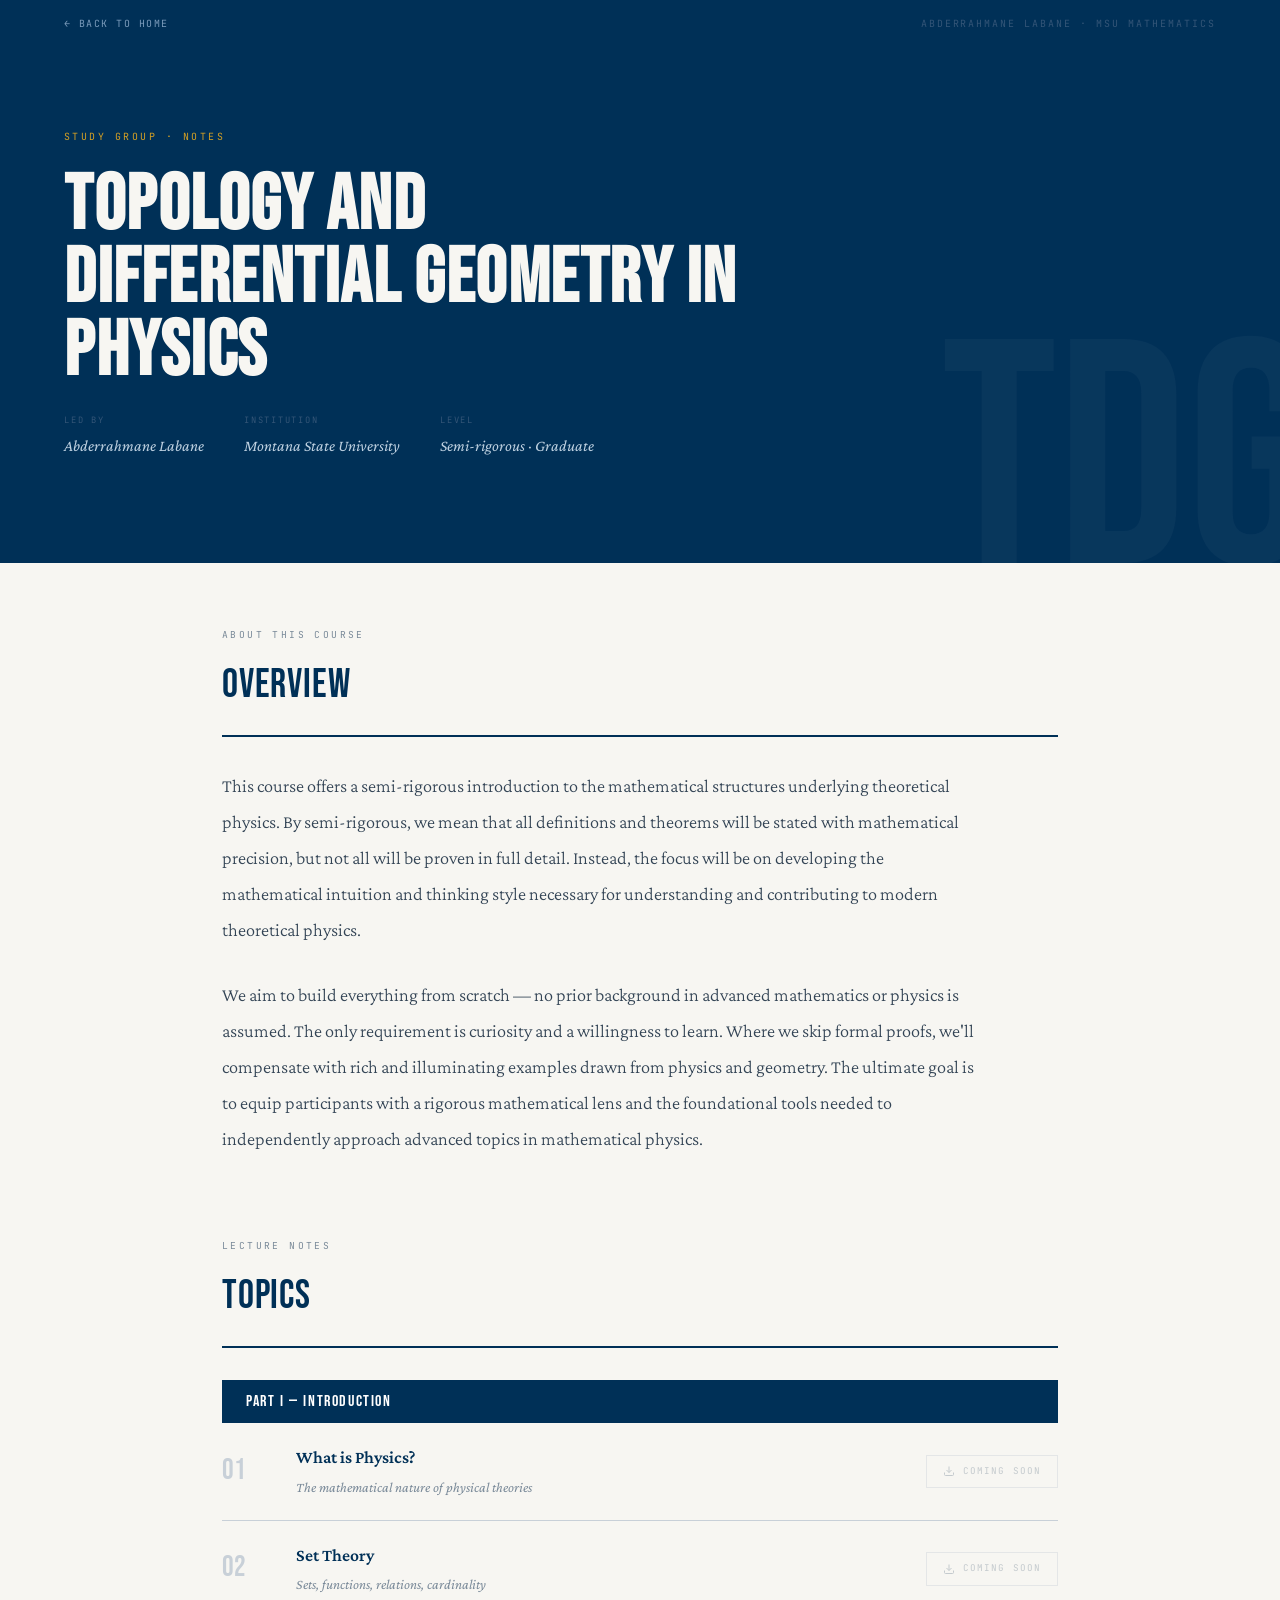
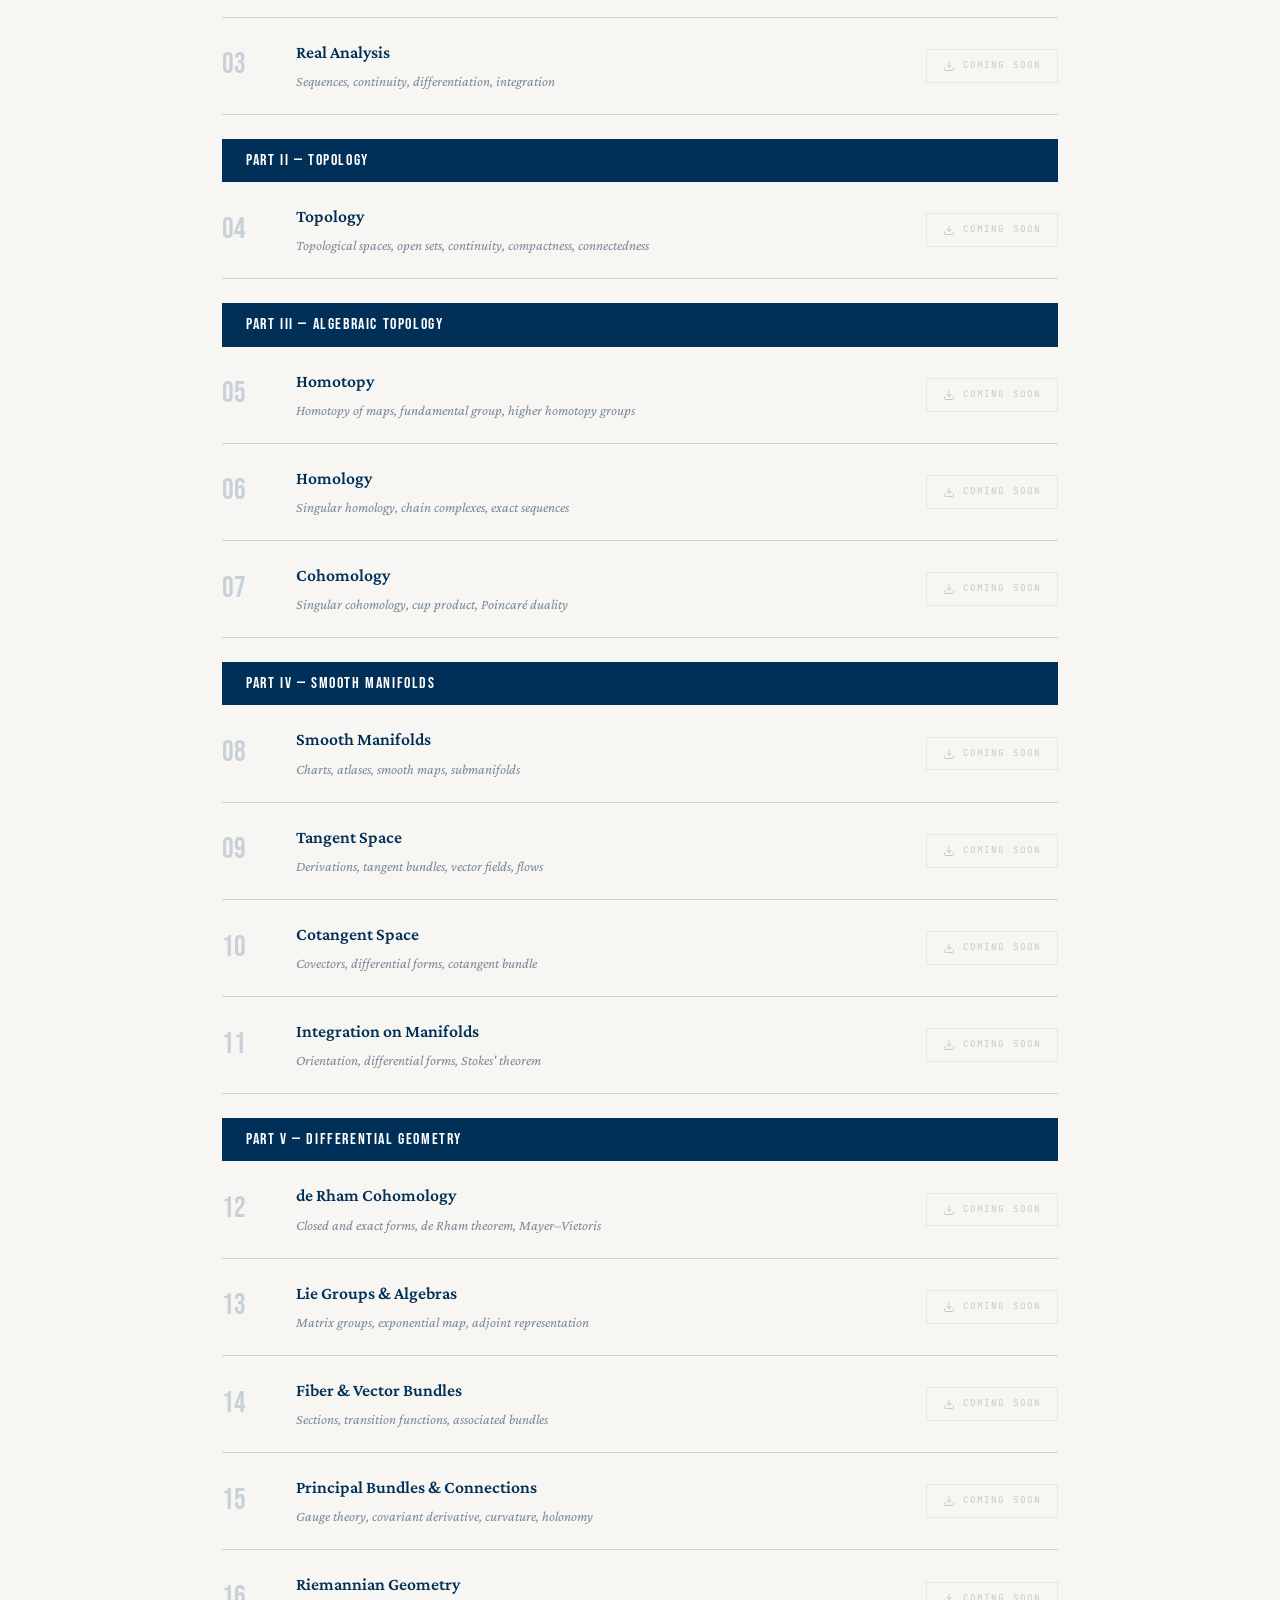
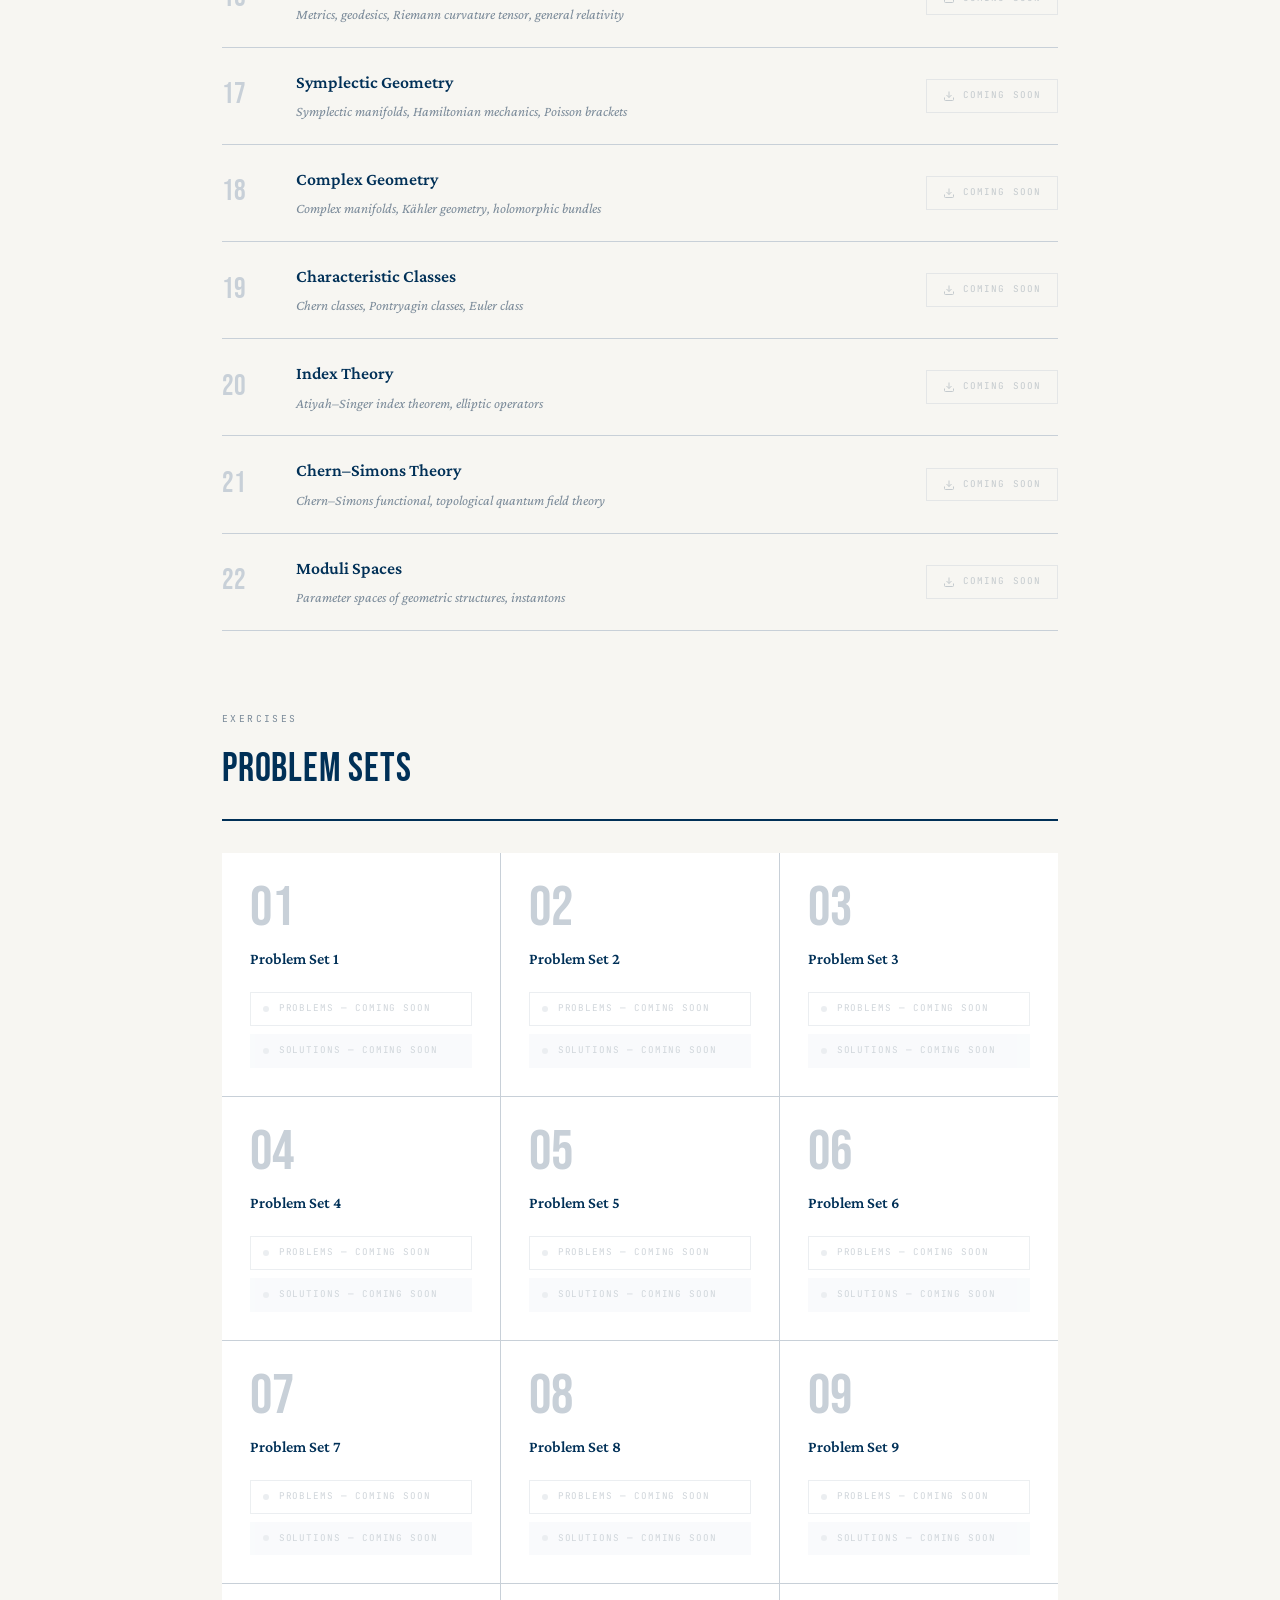
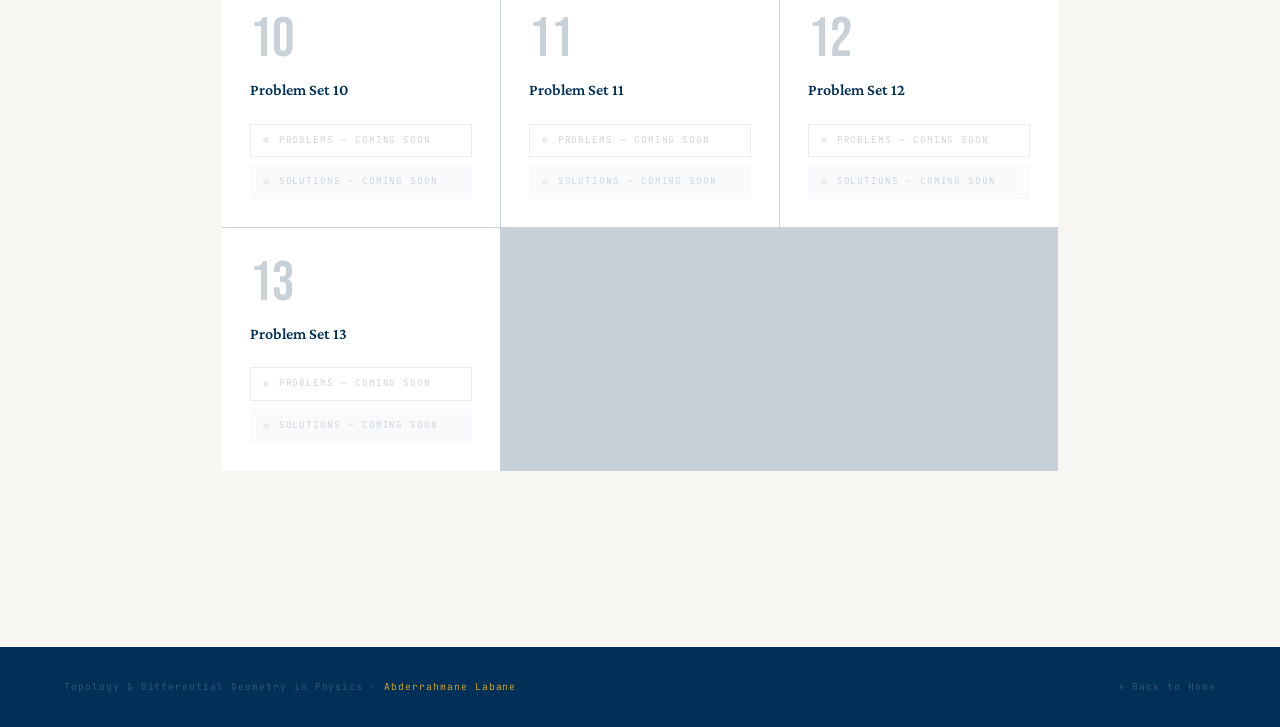
==== topology-notes.html @ 666e68d7 "Create topology-notes.html" ====
<!DOCTYPE html>
<html lang="en">
<head>
  <meta charset="UTF-8" />
  <meta name="viewport" content="width=device-width, initial-scale=1.0"/>
  <title>Topology & Differential Geometry in Physics — Abderrahmane Labane</title>
  <link rel="preconnect" href="https://fonts.googleapis.com">
  <link href="https://fonts.googleapis.com/css2?family=Bebas+Neue&family=Crimson+Pro:ital,wght@0,300;0,400;0,600;1,300;1,400&family=JetBrains+Mono:wght@300;400;500&display=swap" rel="stylesheet">
  <style>
    :root {
      --bg: #F7F6F2;
      --ink: #003057;
      --accent: #D4A024;
      --muted: #7A8A99;
      --border: #C8D0D8;
      --card: #FFFFFF;
      --mono: 'JetBrains Mono', monospace;
      --serif: 'Crimson Pro', Georgia, serif;
      --display: 'Bebas Neue', sans-serif;
    }

    *, *::before, *::after { box-sizing: border-box; margin: 0; padding: 0; }
    html { scroll-behavior: smooth; }

    body {
      background: var(--bg);
      color: var(--ink);
      font-family: var(--serif);
      font-size: 1.1rem;
      line-height: 1.7;
    }

    /* ── TOPBAR ── */
    .topbar {
      background: var(--ink);
      padding: 1rem 4rem;
      display: flex;
      align-items: center;
      justify-content: space-between;
      position: sticky;
      top: 0;
      z-index: 100;
    }

    .topbar-back {
      font-family: var(--mono);
      font-size: 0.62rem;
      letter-spacing: 0.15em;
      text-transform: uppercase;
      text-decoration: none;
      color: #7A9BBB;
      transition: color 0.2s;
    }
    .topbar-back:hover { color: var(--accent); }

    .topbar-title {
      font-family: var(--mono);
      font-size: 0.62rem;
      letter-spacing: 0.2em;
      text-transform: uppercase;
      color: #335577;
    }

    /* ── HERO ── */
    .hero {
      background: var(--ink);
      color: #F7F6F2;
      padding: 5rem 4rem 4rem;
      position: relative;
      overflow: hidden;
    }

    .hero::after {
      content: 'TDG';
      font-family: var(--display);
      font-size: 20rem;
      color: rgba(255,255,255,0.03);
      position: absolute;
      right: -2rem;
      bottom: -4rem;
      line-height: 1;
      pointer-events: none;
    }

    .hero-label {
      font-family: var(--mono);
      font-size: 0.62rem;
      letter-spacing: 0.25em;
      text-transform: uppercase;
      color: var(--accent);
      margin-bottom: 1.5rem;
    }

    .hero h1 {
      font-family: var(--display);
      font-size: clamp(2.5rem, 6vw, 5rem);
      line-height: 0.95;
      letter-spacing: 0.02em;
      margin-bottom: 1.5rem;
      max-width: 700px;
    }

    .hero-meta {
      display: flex;
      gap: 2.5rem;
      margin-bottom: 2.5rem;
      flex-wrap: wrap;
    }

    .hero-meta-item {
      display: flex;
      flex-direction: column;
      gap: 0.25rem;
    }

    .hero-meta-label {
      font-family: var(--mono);
      font-size: 0.55rem;
      letter-spacing: 0.2em;
      text-transform: uppercase;
      color: #335577;
    }

    .hero-meta-value {
      font-size: 1rem;
      color: #BDD0E0;
      font-style: italic;
    }

    /* ── MAIN CONTENT ── */
    .page-content {
      max-width: 900px;
      margin: 0 auto;
      padding: 4rem 2rem 6rem;
    }

    /* ── SECTION HEADERS ── */
    .sec-label {
      font-family: var(--mono);
      font-size: 0.6rem;
      letter-spacing: 0.25em;
      text-transform: uppercase;
      color: var(--muted);
      margin-bottom: 0.5rem;
    }

    .sec-title {
      font-family: var(--display);
      font-size: 2.5rem;
      letter-spacing: 0.02em;
      color: var(--ink);
      margin-bottom: 2rem;
      padding-bottom: 1rem;
      border-bottom: 2px solid var(--ink);
    }

    /* ── DESCRIPTION ── */
    .description-block {
      margin-bottom: 5rem;
    }

    .description-block p {
      font-size: 1.15rem;
      font-weight: 300;
      line-height: 1.95;
      color: #334455;
      max-width: 760px;
    }

    /* ── TOPICS ── */
    .topics-section { margin-bottom: 5rem; }

    .topic-list { list-style: none; }

    .topic-item {
      display: grid;
      grid-template-columns: 50px 1fr auto;
      align-items: center;
      gap: 1.5rem;
      padding: 1.25rem 0;
      border-bottom: 1px solid var(--border);
      transition: background 0.15s;
    }

    .topic-item:first-child { border-top: 1px solid var(--border); }

    .part-label {
      font-family: var(--display);
      font-size: 1rem;
      letter-spacing: 0.1em;
      color: var(--card);
      background: var(--ink);
      padding: 0.5rem 1.5rem;
      margin-top: 1.5rem;
      display: block;
    }

    .topic-num {
      font-family: var(--display);
      font-size: 1.8rem;
      color: var(--border);
      line-height: 1;
    }

    .topic-name {
      font-size: 1.1rem;
      font-weight: 600;
      color: var(--ink);
    }

    .topic-sub {
      font-size: 0.88rem;
      color: var(--muted);
      font-style: italic;
      margin-top: 0.15rem;
    }

    .download-btn {
      display: inline-flex;
      align-items: center;
      gap: 0.5rem;
      font-family: var(--mono);
      font-size: 0.58rem;
      letter-spacing: 0.12em;
      text-transform: uppercase;
      text-decoration: none;
      padding: 0.5rem 1rem;
      border: 1px solid var(--border);
      color: var(--muted);
      white-space: nowrap;
      transition: all 0.2s;
      cursor: pointer;
    }

    .download-btn:hover {
      border-color: var(--accent);
      color: var(--accent);
    }

    .download-btn.coming-soon {
      opacity: 0.4;
      cursor: default;
      pointer-events: none;
    }

    /* ── PROBLEM SETS ── */
    .psets-section { margin-bottom: 5rem; }

    .pset-grid {
      display: grid;
      grid-template-columns: repeat(auto-fill, minmax(260px, 1fr));
      gap: 1px;
      background: var(--border);
    }

    .pset-card {
      background: var(--card);
      padding: 1.75rem;
      position: relative;
    }

    .pset-number {
      font-family: var(--display);
      font-size: 3.5rem;
      color: var(--border);
      line-height: 1;
      margin-bottom: 0.5rem;
    }

    .pset-title {
      font-size: 1rem;
      font-weight: 600;
      color: var(--ink);
      margin-bottom: 1.25rem;
    }

    .pset-actions {
      display: flex;
      flex-direction: column;
      gap: 0.5rem;
    }

    .pset-btn {
      display: flex;
      align-items: center;
      gap: 0.6rem;
      font-family: var(--mono);
      font-size: 0.58rem;
      letter-spacing: 0.1em;
      text-transform: uppercase;
      text-decoration: none;
      padding: 0.5rem 0.75rem;
      border: 1px solid var(--border);
      color: var(--muted);
      transition: all 0.2s;
    }

    .pset-btn:hover {
      border-color: var(--accent);
      color: var(--accent);
    }

    .pset-btn.solution {
      border-color: transparent;
      background: #EEF2F7;
      color: var(--muted);
    }

    .pset-btn.solution:hover {
      background: var(--ink);
      color: var(--accent);
      border-color: var(--ink);
    }

    .pset-btn.coming {
      opacity: 0.35;
      pointer-events: none;
    }

    .pset-dot {
      width: 6px; height: 6px;
      border-radius: 50%;
      background: var(--border);
      flex-shrink: 0;
    }

    .pset-dot.posted { background: var(--accent); }
    .pset-dot.solved { background: #4CAF50; }

    /* ── FOOTER ── */
    footer {
      background: var(--ink);
      color: #335577;
      padding: 2rem 4rem;
      display: flex;
      justify-content: space-between;
      align-items: center;
      font-family: var(--mono);
      font-size: 0.6rem;
      letter-spacing: 0.1em;
    }

    footer a { color: #335577; text-decoration: none; }
    footer a:hover { color: var(--accent); }

    @media (max-width: 700px) {
      .topbar { padding: 1rem 1.5rem; }
      .hero { padding: 3rem 1.5rem; }
      .page-content { padding: 3rem 1.5rem; }
      .topic-item { grid-template-columns: 40px 1fr; }
      .download-btn { display: none; }
      footer { flex-direction: column; gap: 1rem; text-align: center; }
    }
  </style>
</head>
<body>

  <!-- TOPBAR -->
  <div class="topbar">
    <a href="index.html" class="topbar-back">← Back to Home</a>
    <span class="topbar-title">Abderrahmane Labane · MSU Mathematics</span>
  </div>

  <!-- HERO -->
  <div class="hero">
    <div class="hero-label">Study Group · Notes</div>
    <h1>Topology and Differential Geometry in Physics</h1>
    <div class="hero-meta">
      <div class="hero-meta-item">
        <span class="hero-meta-label">Led by</span>
        <span class="hero-meta-value">Abderrahmane Labane</span>
      </div>
      <div class="hero-meta-item">
        <span class="hero-meta-label">Institution</span>
        <span class="hero-meta-value">Montana State University</span>
      </div>
      <div class="hero-meta-item">
        <span class="hero-meta-label">Level</span>
        <span class="hero-meta-value">Semi-rigorous · Graduate</span>
      </div>
    </div>
  </div>

  <!-- CONTENT -->
  <div class="page-content">

    <!-- DESCRIPTION -->
    <div class="description-block">
      <div class="sec-label">About This Course</div>
      <div class="sec-title">Overview</div>
      <p>
        This course offers a semi-rigorous introduction to the mathematical structures underlying
        theoretical physics. By semi-rigorous, we mean that all definitions and theorems will be
        stated with mathematical precision, but not all will be proven in full detail. Instead,
        the focus will be on developing the mathematical intuition and thinking style necessary
        for understanding and contributing to modern theoretical physics.
      </p>
      <br>
      <p>
        We aim to build everything from scratch — no prior background in advanced mathematics
        or physics is assumed. The only requirement is curiosity and a willingness to learn.
        Where we skip formal proofs, we'll compensate with rich and illuminating examples drawn
        from physics and geometry. The ultimate goal is to equip participants with a rigorous
        mathematical lens and the foundational tools needed to independently approach advanced
        topics in mathematical physics.
      </p>
    </div>

    <!-- TOPICS & NOTES -->
    <div class="topics-section">
      <div class="sec-label">Lecture Notes</div>
      <div class="sec-title">Topics</div>
      <ul class="topic-list">

        <div class="part-label">Part I — Introduction</div>

        <li class="topic-item">
          <span class="topic-num">01</span>
          <div>
            <div class="topic-name">What is Physics?</div>
            <div class="topic-sub">The mathematical nature of physical theories</div>
          </div>
          <a href="#" class="download-btn coming-soon">
            <svg width="12" height="12" viewBox="0 0 24 24" fill="none" stroke="currentColor" stroke-width="2"><path d="M21 15v4a2 2 0 0 1-2 2H5a2 2 0 0 1-2-2v-4"/><polyline points="7 10 12 15 17 10"/><line x1="12" y1="15" x2="12" y2="3"/></svg>
            Coming Soon
          </a>
        </li>

        <li class="topic-item">
          <span class="topic-num">02</span>
          <div>
            <div class="topic-name">Set Theory</div>
            <div class="topic-sub">Sets, functions, relations, cardinality</div>
          </div>
          <a href="#" class="download-btn coming-soon">
            <svg width="12" height="12" viewBox="0 0 24 24" fill="none" stroke="currentColor" stroke-width="2"><path d="M21 15v4a2 2 0 0 1-2 2H5a2 2 0 0 1-2-2v-4"/><polyline points="7 10 12 15 17 10"/><line x1="12" y1="15" x2="12" y2="3"/></svg>
            Coming Soon
          </a>
        </li>

        <li class="topic-item">
          <span class="topic-num">03</span>
          <div>
            <div class="topic-name">Real Analysis</div>
            <div class="topic-sub">Sequences, continuity, differentiation, integration</div>
          </div>
          <a href="#" class="download-btn coming-soon">
            <svg width="12" height="12" viewBox="0 0 24 24" fill="none" stroke="currentColor" stroke-width="2"><path d="M21 15v4a2 2 0 0 1-2 2H5a2 2 0 0 1-2-2v-4"/><polyline points="7 10 12 15 17 10"/><line x1="12" y1="15" x2="12" y2="3"/></svg>
            Coming Soon
          </a>
        </li>

        <div class="part-label">Part II — Topology</div>

        <li class="topic-item">
          <span class="topic-num">04</span>
          <div>
            <div class="topic-name">Topology</div>
            <div class="topic-sub">Topological spaces, open sets, continuity, compactness, connectedness</div>
          </div>
          <a href="#" class="download-btn coming-soon">
            <svg width="12" height="12" viewBox="0 0 24 24" fill="none" stroke="currentColor" stroke-width="2"><path d="M21 15v4a2 2 0 0 1-2 2H5a2 2 0 0 1-2-2v-4"/><polyline points="7 10 12 15 17 10"/><line x1="12" y1="15" x2="12" y2="3"/></svg>
            Coming Soon
          </a>
        </li>

        <div class="part-label">Part III — Algebraic Topology</div>

        <li class="topic-item">
          <span class="topic-num">05</span>
          <div>
            <div class="topic-name">Homotopy</div>
            <div class="topic-sub">Homotopy of maps, fundamental group, higher homotopy groups</div>
          </div>
          <a href="#" class="download-btn coming-soon">
            <svg width="12" height="12" viewBox="0 0 24 24" fill="none" stroke="currentColor" stroke-width="2"><path d="M21 15v4a2 2 0 0 1-2 2H5a2 2 0 0 1-2-2v-4"/><polyline points="7 10 12 15 17 10"/><line x1="12" y1="15" x2="12" y2="3"/></svg>
            Coming Soon
          </a>
        </li>

        <li class="topic-item">
          <span class="topic-num">06</span>
          <div>
            <div class="topic-name">Homology</div>
            <div class="topic-sub">Singular homology, chain complexes, exact sequences</div>
          </div>
          <a href="#" class="download-btn coming-soon">
            <svg width="12" height="12" viewBox="0 0 24 24" fill="none" stroke="currentColor" stroke-width="2"><path d="M21 15v4a2 2 0 0 1-2 2H5a2 2 0 0 1-2-2v-4"/><polyline points="7 10 12 15 17 10"/><line x1="12" y1="15" x2="12" y2="3"/></svg>
            Coming Soon
          </a>
        </li>

        <li class="topic-item">
          <span class="topic-num">07</span>
          <div>
            <div class="topic-name">Cohomology</div>
            <div class="topic-sub">Singular cohomology, cup product, Poincaré duality</div>
          </div>
          <a href="#" class="download-btn coming-soon">
            <svg width="12" height="12" viewBox="0 0 24 24" fill="none" stroke="currentColor" stroke-width="2"><path d="M21 15v4a2 2 0 0 1-2 2H5a2 2 0 0 1-2-2v-4"/><polyline points="7 10 12 15 17 10"/><line x1="12" y1="15" x2="12" y2="3"/></svg>
            Coming Soon
          </a>
        </li>

        <div class="part-label">Part IV — Smooth Manifolds</div>

        <li class="topic-item">
          <span class="topic-num">08</span>
          <div>
            <div class="topic-name">Smooth Manifolds</div>
            <div class="topic-sub">Charts, atlases, smooth maps, submanifolds</div>
          </div>
          <a href="#" class="download-btn coming-soon">
            <svg width="12" height="12" viewBox="0 0 24 24" fill="none" stroke="currentColor" stroke-width="2"><path d="M21 15v4a2 2 0 0 1-2 2H5a2 2 0 0 1-2-2v-4"/><polyline points="7 10 12 15 17 10"/><line x1="12" y1="15" x2="12" y2="3"/></svg>
            Coming Soon
          </a>
        </li>

        <li class="topic-item">
          <span class="topic-num">09</span>
          <div>
            <div class="topic-name">Tangent Space</div>
            <div class="topic-sub">Derivations, tangent bundles, vector fields, flows</div>
          </div>
          <a href="#" class="download-btn coming-soon">
            <svg width="12" height="12" viewBox="0 0 24 24" fill="none" stroke="currentColor" stroke-width="2"><path d="M21 15v4a2 2 0 0 1-2 2H5a2 2 0 0 1-2-2v-4"/><polyline points="7 10 12 15 17 10"/><line x1="12" y1="15" x2="12" y2="3"/></svg>
            Coming Soon
          </a>
        </li>

        <li class="topic-item">
          <span class="topic-num">10</span>
          <div>
            <div class="topic-name">Cotangent Space</div>
            <div class="topic-sub">Covectors, differential forms, cotangent bundle</div>
          </div>
          <a href="#" class="download-btn coming-soon">
            <svg width="12" height="12" viewBox="0 0 24 24" fill="none" stroke="currentColor" stroke-width="2"><path d="M21 15v4a2 2 0 0 1-2 2H5a2 2 0 0 1-2-2v-4"/><polyline points="7 10 12 15 17 10"/><line x1="12" y1="15" x2="12" y2="3"/></svg>
            Coming Soon
          </a>
        </li>

        <li class="topic-item">
          <span class="topic-num">11</span>
          <div>
            <div class="topic-name">Integration on Manifolds</div>
            <div class="topic-sub">Orientation, differential forms, Stokes' theorem</div>
          </div>
          <a href="#" class="download-btn coming-soon">
            <svg width="12" height="12" viewBox="0 0 24 24" fill="none" stroke="currentColor" stroke-width="2"><path d="M21 15v4a2 2 0 0 1-2 2H5a2 2 0 0 1-2-2v-4"/><polyline points="7 10 12 15 17 10"/><line x1="12" y1="15" x2="12" y2="3"/></svg>
            Coming Soon
          </a>
        </li>

        <div class="part-label">Part V — Differential Geometry</div>

        <li class="topic-item">
          <span class="topic-num">12</span>
          <div>
            <div class="topic-name">de Rham Cohomology</div>
            <div class="topic-sub">Closed and exact forms, de Rham theorem, Mayer–Vietoris</div>
          </div>
          <a href="#" class="download-btn coming-soon">
            <svg width="12" height="12" viewBox="0 0 24 24" fill="none" stroke="currentColor" stroke-width="2"><path d="M21 15v4a2 2 0 0 1-2 2H5a2 2 0 0 1-2-2v-4"/><polyline points="7 10 12 15 17 10"/><line x1="12" y1="15" x2="12" y2="3"/></svg>
            Coming Soon
          </a>
        </li>

        <li class="topic-item">
          <span class="topic-num">13</span>
          <div>
            <div class="topic-name">Lie Groups & Algebras</div>
            <div class="topic-sub">Matrix groups, exponential map, adjoint representation</div>
          </div>
          <a href="#" class="download-btn coming-soon">
            <svg width="12" height="12" viewBox="0 0 24 24" fill="none" stroke="currentColor" stroke-width="2"><path d="M21 15v4a2 2 0 0 1-2 2H5a2 2 0 0 1-2-2v-4"/><polyline points="7 10 12 15 17 10"/><line x1="12" y1="15" x2="12" y2="3"/></svg>
            Coming Soon
          </a>
        </li>

        <li class="topic-item">
          <span class="topic-num">14</span>
          <div>
            <div class="topic-name">Fiber & Vector Bundles</div>
            <div class="topic-sub">Sections, transition functions, associated bundles</div>
          </div>
          <a href="#" class="download-btn coming-soon">
            <svg width="12" height="12" viewBox="0 0 24 24" fill="none" stroke="currentColor" stroke-width="2"><path d="M21 15v4a2 2 0 0 1-2 2H5a2 2 0 0 1-2-2v-4"/><polyline points="7 10 12 15 17 10"/><line x1="12" y1="15" x2="12" y2="3"/></svg>
            Coming Soon
          </a>
        </li>

        <li class="topic-item">
          <span class="topic-num">15</span>
          <div>
            <div class="topic-name">Principal Bundles & Connections</div>
            <div class="topic-sub">Gauge theory, covariant derivative, curvature, holonomy</div>
          </div>
          <a href="#" class="download-btn coming-soon">
            <svg width="12" height="12" viewBox="0 0 24 24" fill="none" stroke="currentColor" stroke-width="2"><path d="M21 15v4a2 2 0 0 1-2 2H5a2 2 0 0 1-2-2v-4"/><polyline points="7 10 12 15 17 10"/><line x1="12" y1="15" x2="12" y2="3"/></svg>
            Coming Soon
          </a>
        </li>

        <li class="topic-item">
          <span class="topic-num">16</span>
          <div>
            <div class="topic-name">Riemannian Geometry</div>
            <div class="topic-sub">Metrics, geodesics, Riemann curvature tensor, general relativity</div>
          </div>
          <a href="#" class="download-btn coming-soon">
            <svg width="12" height="12" viewBox="0 0 24 24" fill="none" stroke="currentColor" stroke-width="2"><path d="M21 15v4a2 2 0 0 1-2 2H5a2 2 0 0 1-2-2v-4"/><polyline points="7 10 12 15 17 10"/><line x1="12" y1="15" x2="12" y2="3"/></svg>
            Coming Soon
          </a>
        </li>

        <li class="topic-item">
          <span class="topic-num">17</span>
          <div>
            <div class="topic-name">Symplectic Geometry</div>
            <div class="topic-sub">Symplectic manifolds, Hamiltonian mechanics, Poisson brackets</div>
          </div>
          <a href="#" class="download-btn coming-soon">
            <svg width="12" height="12" viewBox="0 0 24 24" fill="none" stroke="currentColor" stroke-width="2"><path d="M21 15v4a2 2 0 0 1-2 2H5a2 2 0 0 1-2-2v-4"/><polyline points="7 10 12 15 17 10"/><line x1="12" y1="15" x2="12" y2="3"/></svg>
            Coming Soon
          </a>
        </li>

        <li class="topic-item">
          <span class="topic-num">18</span>
          <div>
            <div class="topic-name">Complex Geometry</div>
            <div class="topic-sub">Complex manifolds, Kähler geometry, holomorphic bundles</div>
          </div>
          <a href="#" class="download-btn coming-soon">
            <svg width="12" height="12" viewBox="0 0 24 24" fill="none" stroke="currentColor" stroke-width="2"><path d="M21 15v4a2 2 0 0 1-2 2H5a2 2 0 0 1-2-2v-4"/><polyline points="7 10 12 15 17 10"/><line x1="12" y1="15" x2="12" y2="3"/></svg>
            Coming Soon
          </a>
        </li>

        <li class="topic-item">
          <span class="topic-num">19</span>
          <div>
            <div class="topic-name">Characteristic Classes</div>
            <div class="topic-sub">Chern classes, Pontryagin classes, Euler class</div>
          </div>
          <a href="#" class="download-btn coming-soon">
            <svg width="12" height="12" viewBox="0 0 24 24" fill="none" stroke="currentColor" stroke-width="2"><path d="M21 15v4a2 2 0 0 1-2 2H5a2 2 0 0 1-2-2v-4"/><polyline points="7 10 12 15 17 10"/><line x1="12" y1="15" x2="12" y2="3"/></svg>
            Coming Soon
          </a>
        </li>

        <li class="topic-item">
          <span class="topic-num">20</span>
          <div>
            <div class="topic-name">Index Theory</div>
            <div class="topic-sub">Atiyah–Singer index theorem, elliptic operators</div>
          </div>
          <a href="#" class="download-btn coming-soon">
            <svg width="12" height="12" viewBox="0 0 24 24" fill="none" stroke="currentColor" stroke-width="2"><path d="M21 15v4a2 2 0 0 1-2 2H5a2 2 0 0 1-2-2v-4"/><polyline points="7 10 12 15 17 10"/><line x1="12" y1="15" x2="12" y2="3"/></svg>
            Coming Soon
          </a>
        </li>

        <li class="topic-item">
          <span class="topic-num">21</span>
          <div>
            <div class="topic-name">Chern–Simons Theory</div>
            <div class="topic-sub">Chern–Simons functional, topological quantum field theory</div>
          </div>
          <a href="#" class="download-btn coming-soon">
            <svg width="12" height="12" viewBox="0 0 24 24" fill="none" stroke="currentColor" stroke-width="2"><path d="M21 15v4a2 2 0 0 1-2 2H5a2 2 0 0 1-2-2v-4"/><polyline points="7 10 12 15 17 10"/><line x1="12" y1="15" x2="12" y2="3"/></svg>
            Coming Soon
          </a>
        </li>

        <li class="topic-item">
          <span class="topic-num">22</span>
          <div>
            <div class="topic-name">Moduli Spaces</div>
            <div class="topic-sub">Parameter spaces of geometric structures, instantons</div>
          </div>
          <a href="#" class="download-btn coming-soon">
            <svg width="12" height="12" viewBox="0 0 24 24" fill="none" stroke="currentColor" stroke-width="2"><path d="M21 15v4a2 2 0 0 1-2 2H5a2 2 0 0 1-2-2v-4"/><polyline points="7 10 12 15 17 10"/><line x1="12" y1="15" x2="12" y2="3"/></svg>
            Coming Soon
          </a>
        </li>

      </ul>
    </div>

    <!-- PROBLEM SETS -->
    <div class="psets-section">
      <div class="sec-label">Exercises</div>
      <div class="sec-title">Problem Sets</div>
      <div class="pset-grid">

        <div class="pset-card">
          <div class="pset-number">01</div>
          <div class="pset-title">Problem Set 1</div>
          <div class="pset-actions">
            <a href="#" class="pset-btn coming"><span class="pset-dot"></span> Problems — Coming Soon</a>
            <a href="#" class="pset-btn solution coming"><span class="pset-dot"></span> Solutions — Coming Soon</a>
          </div>
        </div>

        <div class="pset-card">
          <div class="pset-number">02</div>
          <div class="pset-title">Problem Set 2</div>
          <div class="pset-actions">
            <a href="#" class="pset-btn coming"><span class="pset-dot"></span> Problems — Coming Soon</a>
            <a href="#" class="pset-btn solution coming"><span class="pset-dot"></span> Solutions — Coming Soon</a>
          </div>
        </div>

        <div class="pset-card">
          <div class="pset-number">03</div>
          <div class="pset-title">Problem Set 3</div>
          <div class="pset-actions">
            <a href="#" class="pset-btn coming"><span class="pset-dot"></span> Problems — Coming Soon</a>
            <a href="#" class="pset-btn solution coming"><span class="pset-dot"></span> Solutions — Coming Soon</a>
          </div>
        </div>

        <div class="pset-card">
          <div class="pset-number">04</div>
          <div class="pset-title">Problem Set 4</div>
          <div class="pset-actions">
            <a href="#" class="pset-btn coming"><span class="pset-dot"></span> Problems — Coming Soon</a>
            <a href="#" class="pset-btn solution coming"><span class="pset-dot"></span> Solutions — Coming Soon</a>
          </div>
        </div>

        <div class="pset-card">
          <div class="pset-number">05</div>
          <div class="pset-title">Problem Set 5</div>
          <div class="pset-actions">
            <a href="#" class="pset-btn coming"><span class="pset-dot"></span> Problems — Coming Soon</a>
            <a href="#" class="pset-btn solution coming"><span class="pset-dot"></span> Solutions — Coming Soon</a>
          </div>
        </div>

        <div class="pset-card">
          <div class="pset-number">06</div>
          <div class="pset-title">Problem Set 6</div>
          <div class="pset-actions">
            <a href="#" class="pset-btn coming"><span class="pset-dot"></span> Problems — Coming Soon</a>
            <a href="#" class="pset-btn solution coming"><span class="pset-dot"></span> Solutions — Coming Soon</a>
          </div>
        </div>

        <div class="pset-card">
          <div class="pset-number">07</div>
          <div class="pset-title">Problem Set 7</div>
          <div class="pset-actions">
            <a href="#" class="pset-btn coming"><span class="pset-dot"></span> Problems — Coming Soon</a>
            <a href="#" class="pset-btn solution coming"><span class="pset-dot"></span> Solutions — Coming Soon</a>
          </div>
        </div>

        <div class="pset-card">
          <div class="pset-number">08</div>
          <div class="pset-title">Problem Set 8</div>
          <div class="pset-actions">
            <a href="#" class="pset-btn coming"><span class="pset-dot"></span> Problems — Coming Soon</a>
            <a href="#" class="pset-btn solution coming"><span class="pset-dot"></span> Solutions — Coming Soon</a>
          </div>
        </div>

        <div class="pset-card">
          <div class="pset-number">09</div>
          <div class="pset-title">Problem Set 9</div>
          <div class="pset-actions">
            <a href="#" class="pset-btn coming"><span class="pset-dot"></span> Problems — Coming Soon</a>
            <a href="#" class="pset-btn solution coming"><span class="pset-dot"></span> Solutions — Coming Soon</a>
          </div>
        </div>

        <div class="pset-card">
          <div class="pset-number">10</div>
          <div class="pset-title">Problem Set 10</div>
          <div class="pset-actions">
            <a href="#" class="pset-btn coming"><span class="pset-dot"></span> Problems — Coming Soon</a>
            <a href="#" class="pset-btn solution coming"><span class="pset-dot"></span> Solutions — Coming Soon</a>
          </div>
        </div>

        <div class="pset-card">
          <div class="pset-number">11</div>
          <div class="pset-title">Problem Set 11</div>
          <div class="pset-actions">
            <a href="#" class="pset-btn coming"><span class="pset-dot"></span> Problems — Coming Soon</a>
            <a href="#" class="pset-btn solution coming"><span class="pset-dot"></span> Solutions — Coming Soon</a>
          </div>
        </div>

        <div class="pset-card">
          <div class="pset-number">12</div>
          <div class="pset-title">Problem Set 12</div>
          <div class="pset-actions">
            <a href="#" class="pset-btn coming"><span class="pset-dot"></span> Problems — Coming Soon</a>
            <a href="#" class="pset-btn solution coming"><span class="pset-dot"></span> Solutions — Coming Soon</a>
          </div>
        </div>

        <div class="pset-card">
          <div class="pset-number">13</div>
          <div class="pset-title">Problem Set 13</div>
          <div class="pset-actions">
            <a href="#" class="pset-btn coming"><span class="pset-dot"></span> Problems — Coming Soon</a>
            <a href="#" class="pset-btn solution coming"><span class="pset-dot"></span> Solutions — Coming Soon</a>
          </div>
        </div>

      </div>
    </div>

  </div><!-- end page-content -->

  <footer>
    <span>Topology & Differential Geometry in Physics · <span style="color:var(--accent)">Abderrahmane Labane</span></span>
    <a href="index.html">← Back to Home</a>
  </footer>

</body>
</html>
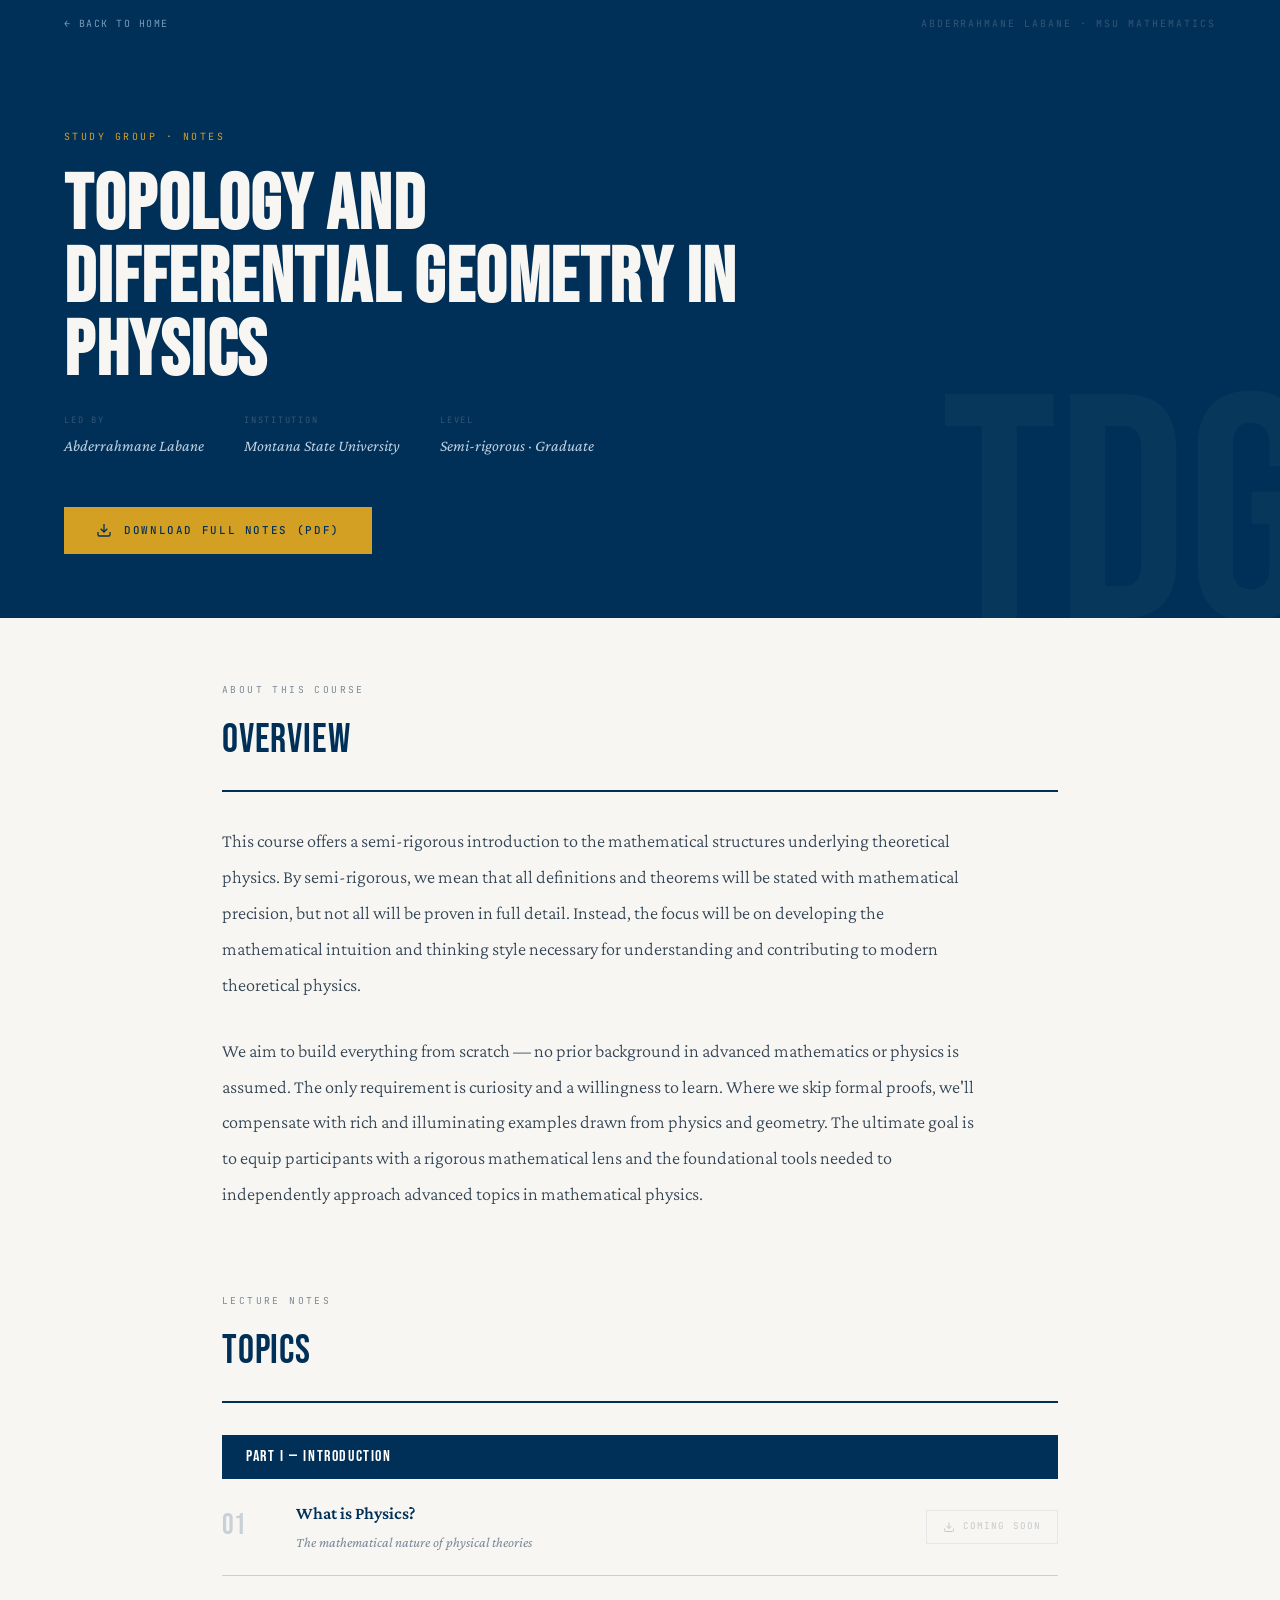
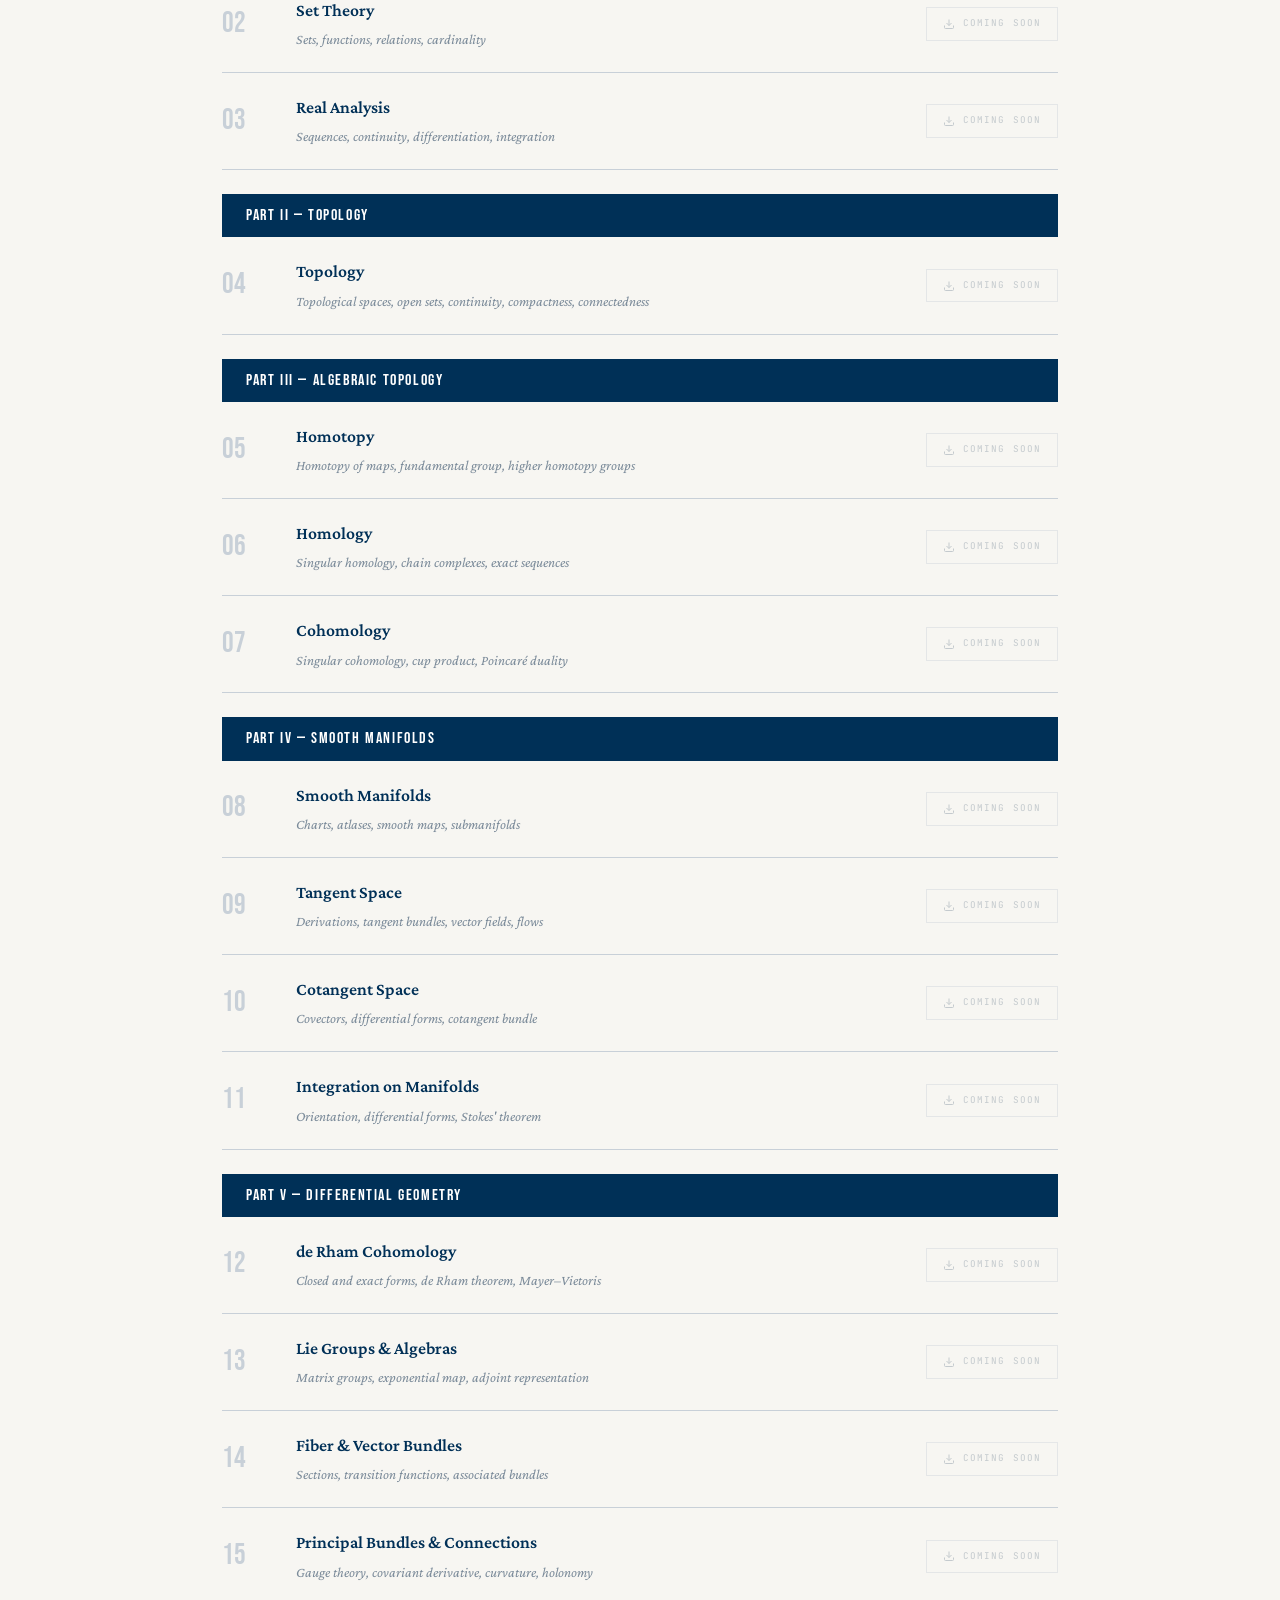
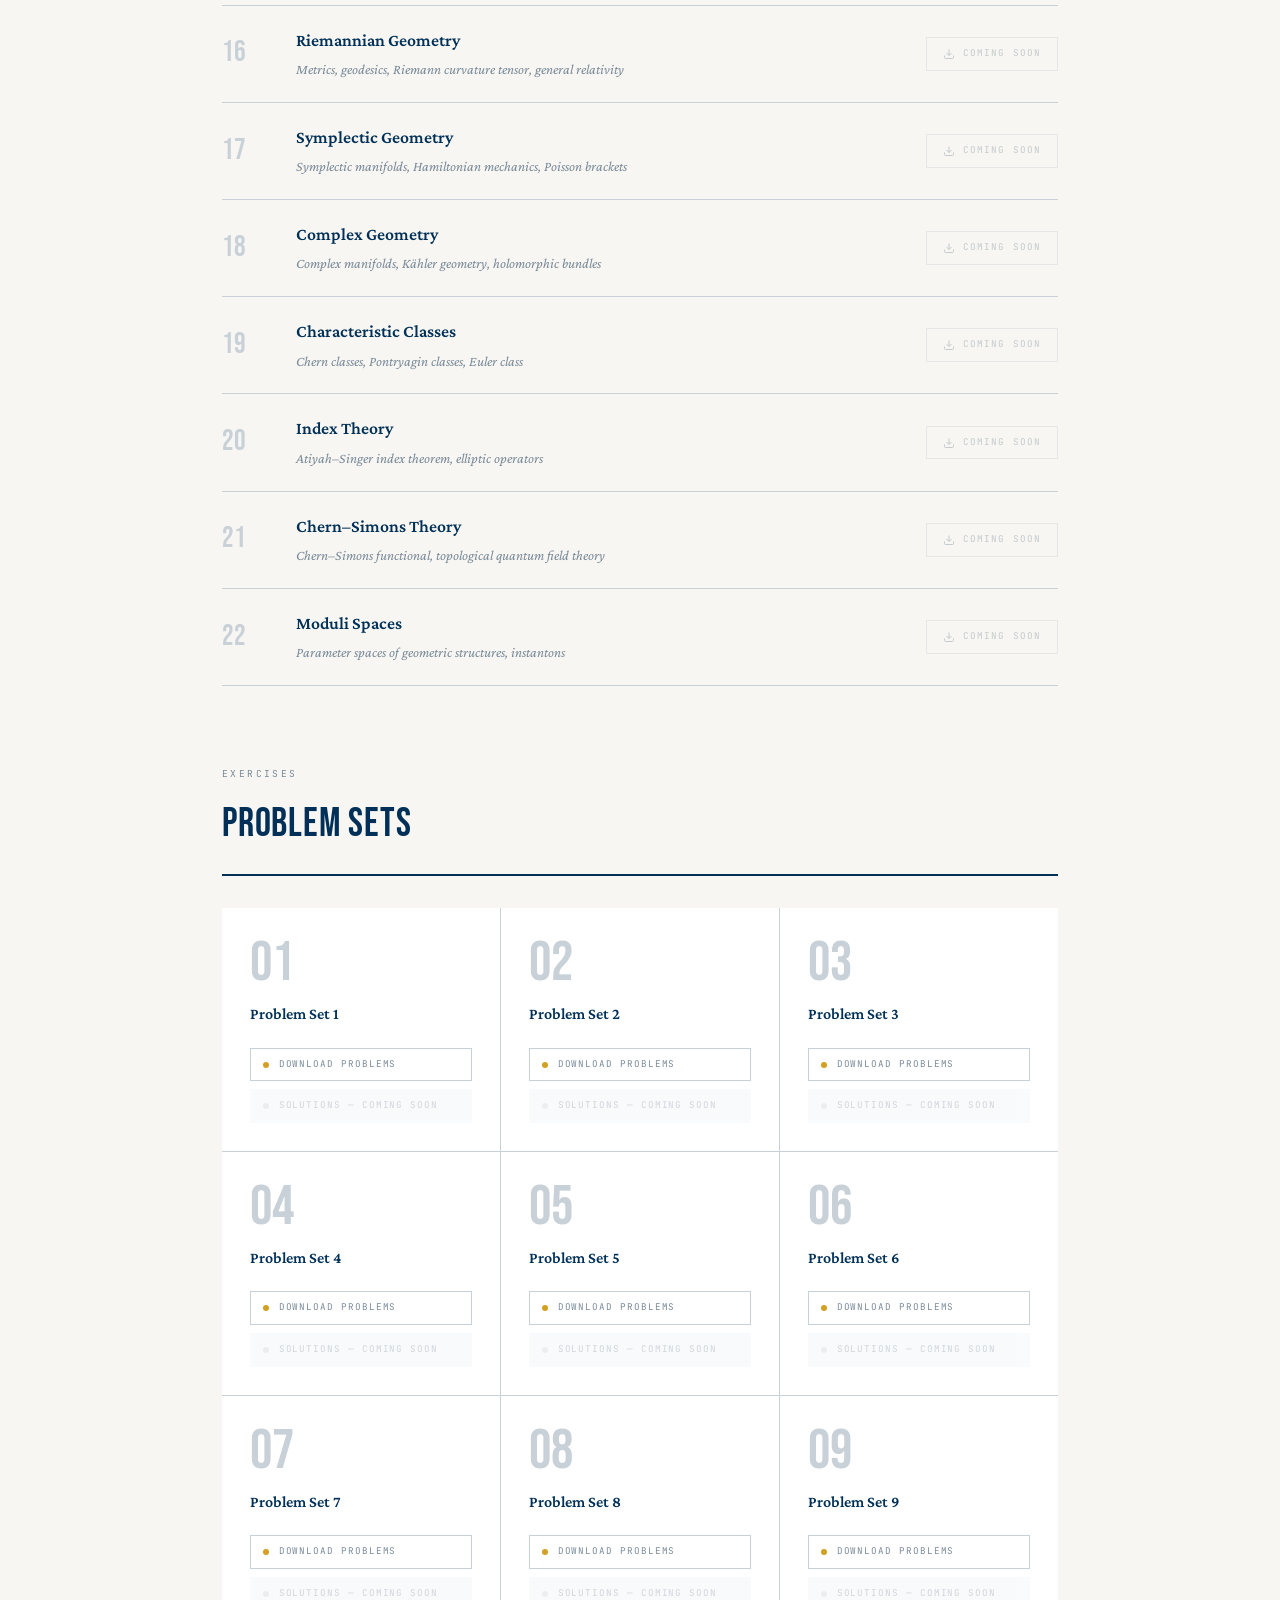
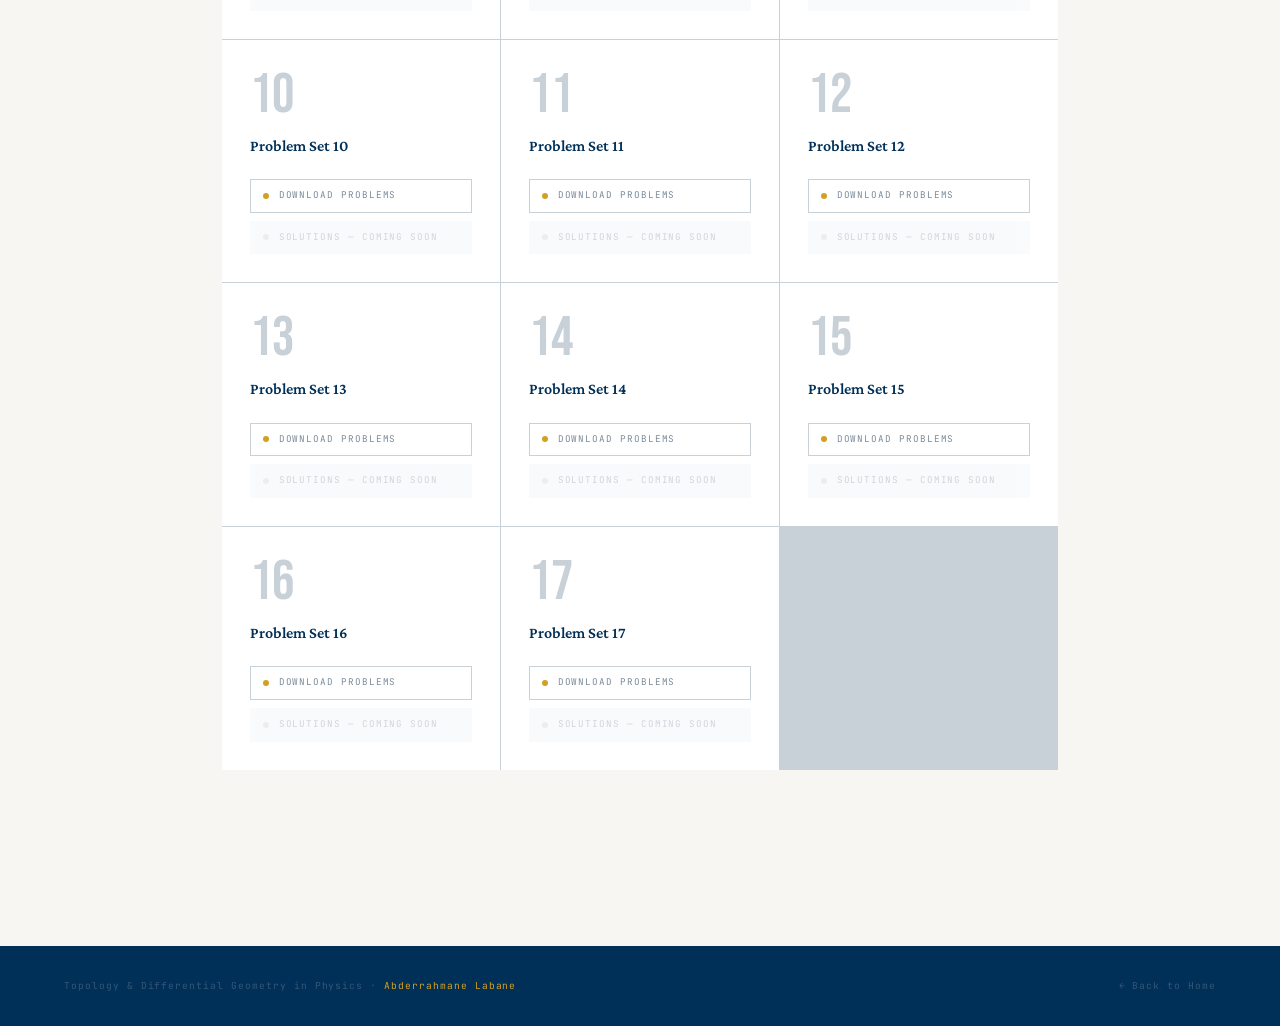
==== commit 5e73026a: "Update topology-notes.html" ====
--- a/topology-notes.html
+++ b/topology-notes.html
@@ -127,6 +127,26 @@
       font-style: italic;
     }
 
+    .full-notes-btn {
+      display: inline-flex;
+      align-items: center;
+      gap: 0.75rem;
+      font-family: var(--mono);
+      font-size: 0.68rem;
+      letter-spacing: 0.15em;
+      text-transform: uppercase;
+      text-decoration: none;
+      padding: 0.9rem 2rem;
+      background: var(--accent);
+      color: var(--ink);
+      font-weight: 500;
+      margin-top: 0.5rem;
+      transition: all 0.2s;
+    }
+    .full-notes-btn:hover {
+      background: #F0B830;
+    }
+
     /* ── MAIN CONTENT ── */
     .page-content {
       max-width: 900px;
@@ -379,6 +399,10 @@
         <span class="hero-meta-value">Semi-rigorous · Graduate</span>
       </div>
     </div>
+    <a href="Topology%20and%20Differential%20Geometry%20in%20Physics.pdf" target="_blank" class="full-notes-btn">
+      <svg width="16" height="16" viewBox="0 0 24 24" fill="none" stroke="currentColor" stroke-width="2"><path d="M21 15v4a2 2 0 0 1-2 2H5a2 2 0 0 1-2-2v-4"/><polyline points="7 10 12 15 17 10"/><line x1="12" y1="15" x2="12" y2="3"/></svg>
+      Download Full Notes (PDF)
+    </a>
   </div>
 
   <!-- CONTENT -->
@@ -699,7 +723,7 @@
           <div class="pset-number">01</div>
           <div class="pset-title">Problem Set 1</div>
           <div class="pset-actions">
-            <a href="#" class="pset-btn coming"><span class="pset-dot"></span> Problems — Coming Soon</a>
+            <a href="Exercise%20set%201.pdf" class="pset-btn" target="_blank"><span class="pset-dot posted"></span> Download Problems</a>
             <a href="#" class="pset-btn solution coming"><span class="pset-dot"></span> Solutions — Coming Soon</a>
           </div>
         </div>
@@ -708,7 +732,7 @@
           <div class="pset-number">02</div>
           <div class="pset-title">Problem Set 2</div>
           <div class="pset-actions">
-            <a href="#" class="pset-btn coming"><span class="pset-dot"></span> Problems — Coming Soon</a>
+            <a href="Exercise%20set%202.pdf" class="pset-btn" target="_blank"><span class="pset-dot posted"></span> Download Problems</a>
             <a href="#" class="pset-btn solution coming"><span class="pset-dot"></span> Solutions — Coming Soon</a>
           </div>
         </div>
@@ -717,7 +741,7 @@
           <div class="pset-number">03</div>
           <div class="pset-title">Problem Set 3</div>
           <div class="pset-actions">
-            <a href="#" class="pset-btn coming"><span class="pset-dot"></span> Problems — Coming Soon</a>
+            <a href="Exercise%20set%203%20(2).pdf" class="pset-btn" target="_blank"><span class="pset-dot posted"></span> Download Problems</a>
             <a href="#" class="pset-btn solution coming"><span class="pset-dot"></span> Solutions — Coming Soon</a>
           </div>
         </div>
@@ -726,7 +750,7 @@
           <div class="pset-number">04</div>
           <div class="pset-title">Problem Set 4</div>
           <div class="pset-actions">
-            <a href="#" class="pset-btn coming"><span class="pset-dot"></span> Problems — Coming Soon</a>
+            <a href="Exercise%20set%204.pdf" class="pset-btn" target="_blank"><span class="pset-dot posted"></span> Download Problems</a>
             <a href="#" class="pset-btn solution coming"><span class="pset-dot"></span> Solutions — Coming Soon</a>
           </div>
         </div>
@@ -735,7 +759,7 @@
           <div class="pset-number">05</div>
           <div class="pset-title">Problem Set 5</div>
           <div class="pset-actions">
-            <a href="#" class="pset-btn coming"><span class="pset-dot"></span> Problems — Coming Soon</a>
+            <a href="Exercise%20set%205.pdf" class="pset-btn" target="_blank"><span class="pset-dot posted"></span> Download Problems</a>
             <a href="#" class="pset-btn solution coming"><span class="pset-dot"></span> Solutions — Coming Soon</a>
           </div>
         </div>
@@ -744,7 +768,7 @@
           <div class="pset-number">06</div>
           <div class="pset-title">Problem Set 6</div>
           <div class="pset-actions">
-            <a href="#" class="pset-btn coming"><span class="pset-dot"></span> Problems — Coming Soon</a>
+            <a href="Exercise%20set%206.pdf" class="pset-btn" target="_blank"><span class="pset-dot posted"></span> Download Problems</a>
             <a href="#" class="pset-btn solution coming"><span class="pset-dot"></span> Solutions — Coming Soon</a>
           </div>
         </div>
@@ -753,7 +777,7 @@
           <div class="pset-number">07</div>
           <div class="pset-title">Problem Set 7</div>
           <div class="pset-actions">
-            <a href="#" class="pset-btn coming"><span class="pset-dot"></span> Problems — Coming Soon</a>
+            <a href="Exercise%20set%207.pdf" class="pset-btn" target="_blank"><span class="pset-dot posted"></span> Download Problems</a>
             <a href="#" class="pset-btn solution coming"><span class="pset-dot"></span> Solutions — Coming Soon</a>
           </div>
         </div>
@@ -762,7 +786,7 @@
           <div class="pset-number">08</div>
           <div class="pset-title">Problem Set 8</div>
           <div class="pset-actions">
-            <a href="#" class="pset-btn coming"><span class="pset-dot"></span> Problems — Coming Soon</a>
+            <a href="Exercise%20set%208.pdf" class="pset-btn" target="_blank"><span class="pset-dot posted"></span> Download Problems</a>
             <a href="#" class="pset-btn solution coming"><span class="pset-dot"></span> Solutions — Coming Soon</a>
           </div>
         </div>
@@ -771,7 +795,7 @@
           <div class="pset-number">09</div>
           <div class="pset-title">Problem Set 9</div>
           <div class="pset-actions">
-            <a href="#" class="pset-btn coming"><span class="pset-dot"></span> Problems — Coming Soon</a>
+            <a href="Exercise%20set%209.pdf" class="pset-btn" target="_blank"><span class="pset-dot posted"></span> Download Problems</a>
             <a href="#" class="pset-btn solution coming"><span class="pset-dot"></span> Solutions — Coming Soon</a>
           </div>
         </div>
@@ -780,7 +804,7 @@
           <div class="pset-number">10</div>
           <div class="pset-title">Problem Set 10</div>
           <div class="pset-actions">
-            <a href="#" class="pset-btn coming"><span class="pset-dot"></span> Problems — Coming Soon</a>
+            <a href="Exercise%20set%2010.pdf" class="pset-btn" target="_blank"><span class="pset-dot posted"></span> Download Problems</a>
             <a href="#" class="pset-btn solution coming"><span class="pset-dot"></span> Solutions — Coming Soon</a>
           </div>
         </div>
@@ -789,7 +813,7 @@
           <div class="pset-number">11</div>
           <div class="pset-title">Problem Set 11</div>
           <div class="pset-actions">
-            <a href="#" class="pset-btn coming"><span class="pset-dot"></span> Problems — Coming Soon</a>
+            <a href="Exercise%20set%2011.pdf" class="pset-btn" target="_blank"><span class="pset-dot posted"></span> Download Problems</a>
             <a href="#" class="pset-btn solution coming"><span class="pset-dot"></span> Solutions — Coming Soon</a>
           </div>
         </div>
@@ -798,7 +822,7 @@
           <div class="pset-number">12</div>
           <div class="pset-title">Problem Set 12</div>
           <div class="pset-actions">
-            <a href="#" class="pset-btn coming"><span class="pset-dot"></span> Problems — Coming Soon</a>
+            <a href="Exercise%20set%2012.pdf" class="pset-btn" target="_blank"><span class="pset-dot posted"></span> Download Problems</a>
             <a href="#" class="pset-btn solution coming"><span class="pset-dot"></span> Solutions — Coming Soon</a>
           </div>
         </div>
@@ -807,7 +831,43 @@
           <div class="pset-number">13</div>
           <div class="pset-title">Problem Set 13</div>
           <div class="pset-actions">
-            <a href="#" class="pset-btn coming"><span class="pset-dot"></span> Problems — Coming Soon</a>
+            <a href="Exercise%20set%2013.pdf" class="pset-btn" target="_blank"><span class="pset-dot posted"></span> Download Problems</a>
+            <a href="#" class="pset-btn solution coming"><span class="pset-dot"></span> Solutions — Coming Soon</a>
+          </div>
+        </div>
+
+        <div class="pset-card">
+          <div class="pset-number">14</div>
+          <div class="pset-title">Problem Set 14</div>
+          <div class="pset-actions">
+            <a href="Exercise%20set%2014.pdf" class="pset-btn" target="_blank"><span class="pset-dot posted"></span> Download Problems</a>
+            <a href="#" class="pset-btn solution coming"><span class="pset-dot"></span> Solutions — Coming Soon</a>
+          </div>
+        </div>
+
+        <div class="pset-card">
+          <div class="pset-number">15</div>
+          <div class="pset-title">Problem Set 15</div>
+          <div class="pset-actions">
+            <a href="Exercise%20set%2015.pdf" class="pset-btn" target="_blank"><span class="pset-dot posted"></span> Download Problems</a>
+            <a href="#" class="pset-btn solution coming"><span class="pset-dot"></span> Solutions — Coming Soon</a>
+          </div>
+        </div>
+
+        <div class="pset-card">
+          <div class="pset-number">16</div>
+          <div class="pset-title">Problem Set 16</div>
+          <div class="pset-actions">
+            <a href="Exercise%20set%2016.pdf" class="pset-btn" target="_blank"><span class="pset-dot posted"></span> Download Problems</a>
+            <a href="#" class="pset-btn solution coming"><span class="pset-dot"></span> Solutions — Coming Soon</a>
+          </div>
+        </div>
+
+        <div class="pset-card">
+          <div class="pset-number">17</div>
+          <div class="pset-title">Problem Set 17</div>
+          <div class="pset-actions">
+            <a href="Exercise%20set%2017.pdf" class="pset-btn" target="_blank"><span class="pset-dot posted"></span> Download Problems</a>
             <a href="#" class="pset-btn solution coming"><span class="pset-dot"></span> Solutions — Coming Soon</a>
           </div>
         </div>
